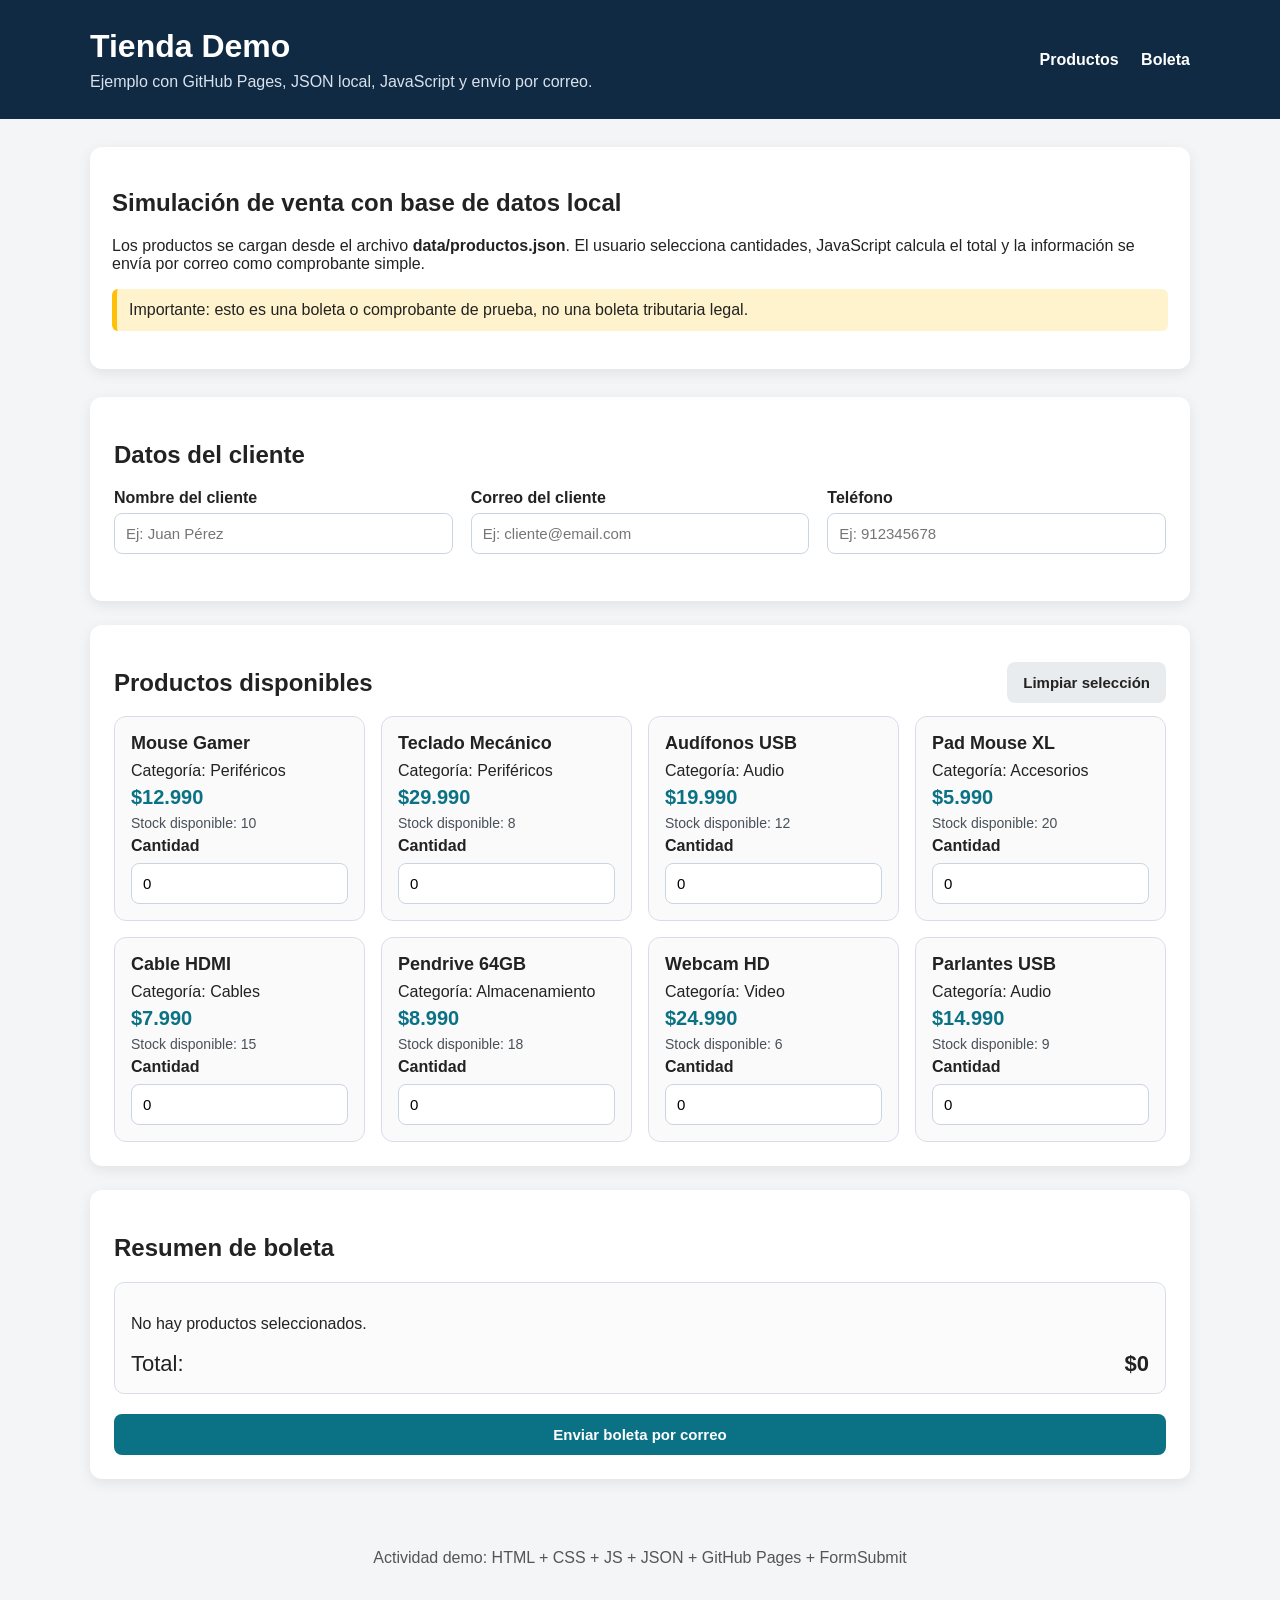
==== index.html @ d05cfa69 "Add files via upload" ====
<!DOCTYPE html>
<html lang="es">
<head>
  <meta charset="UTF-8">
  <meta name="viewport" content="width=device-width, initial-scale=1.0">
  <title>Tienda Demo - Boleta por Correo</title>
  <link rel="stylesheet" href="css/style.css">
</head>
<body>

  <header class="header">
    <div class="contenedor header-contenido">
      <div>
        <h1>Tienda Demo</h1>
        <p>Ejemplo con GitHub Pages, JSON local, JavaScript y envío por correo.</p>
      </div>
      <nav>
        <a href="#productos">Productos</a>
        <a href="#boleta">Boleta</a>
      </nav>
    </div>
  </header>

  <main class="contenedor">

    <section class="intro">
      <h2>Simulación de venta con base de datos local</h2>
      <p>
        Los productos se cargan desde el archivo <strong>data/productos.json</strong>.
        El usuario selecciona cantidades, JavaScript calcula el total y la información se envía por correo como comprobante simple.
      </p>
      <p class="alerta">
        Importante: esto es una boleta o comprobante de prueba, no una boleta tributaria legal.
      </p>
    </section>

    <form id="formBoleta" action="https://formsubmit.co/TU_CORREO@EMAIL.COM" method="POST">

      <!-- CONFIGURACIÓN FORMSUBMIT -->
      <input type="hidden" name="_subject" value="Nueva boleta generada desde GitHub Pages">
      <input type="hidden" name="_template" value="table">
      <input type="hidden" name="_captcha" value="false">

      <!-- 
        Opcional:
        Cuando publiques en GitHub Pages, reemplaza la URL y descomenta esta línea.
        <input type="hidden" name="_next" value="https://TU_USUARIO.github.io/TU_REPOSITORIO/gracias.html">
      -->

      <!-- DATOS OCULTOS QUE SE ENVIARÁN AL CORREO -->
      <input type="hidden" id="numeroBoleta" name="numero_boleta">
      <input type="hidden" id="fechaBoleta" name="fecha_boleta">
      <input type="hidden" id="totalBoleta" name="total_boleta">
      <textarea id="detalleBoleta" name="detalle_boleta" class="oculto"></textarea>

      <section class="card" id="datos-cliente">
        <h2>Datos del cliente</h2>

        <div class="grid-form">
          <div class="grupo">
            <label for="cliente">Nombre del cliente</label>
            <input type="text" id="cliente" name="cliente" placeholder="Ej: Juan Pérez">
            <small class="error" id="errorCliente"></small>
          </div>

          <div class="grupo">
            <label for="email">Correo del cliente</label>
            <input type="email" id="email" name="email_cliente" placeholder="Ej: cliente@email.com">
            <small class="error" id="errorEmail"></small>
          </div>

          <div class="grupo">
            <label for="telefono">Teléfono</label>
            <input type="text" id="telefono" name="telefono_cliente" placeholder="Ej: 912345678">
            <small class="error" id="errorTelefono"></small>
          </div>
        </div>
      </section>

      <section class="card" id="productos">
        <div class="titulo-seccion">
          <h2>Productos disponibles</h2>
          <button type="button" id="btnLimpiar" class="btn-secundario">Limpiar selección</button>
        </div>

        <div id="mensajeCarga" class="mensaje-info">Cargando productos...</div>
        <div id="listaProductos" class="productos-grid"></div>
        <small class="error" id="errorProductos"></small>
      </section>

      <section class="card" id="boleta">
        <h2>Resumen de boleta</h2>

        <div class="resumen-caja">
          <div id="resumenCompra">
            <p>No hay productos seleccionados.</p>
          </div>

          <div class="total">
            <span>Total:</span>
            <strong id="totalVisual">$0</strong>
          </div>
        </div>

        <div id="mensajeFormulario" class="mensaje-formulario"></div>

        <button type="submit" class="btn-principal">
          Enviar boleta por correo
        </button>
      </section>

    </form>

  </main>

  <footer class="footer">
    <p>Actividad demo: HTML + CSS + JS + JSON + GitHub Pages + FormSubmit</p>
  </footer>

  <script src="js/app.js"></script>
</body>
</html>
---- css/style.css ----
* {
  box-sizing: border-box;
}

body {
  margin: 0;
  font-family: Arial, Helvetica, sans-serif;
  background: #f3f5f7;
  color: #222;
}

.contenedor {
  width: 92%;
  max-width: 1100px;
  margin: 0 auto;
}

.header {
  background: #102a43;
  color: white;
  padding: 28px 0;
}

.header-contenido {
  display: flex;
  justify-content: space-between;
  gap: 20px;
  align-items: center;
}

.header h1 {
  margin: 0 0 8px 0;
}

.header p {
  margin: 0;
  color: #d9e2ec;
}

nav a {
  color: white;
  text-decoration: none;
  margin-left: 18px;
  font-weight: bold;
}

nav a:hover {
  text-decoration: underline;
}

.intro {
  margin: 28px 0;
  background: white;
  padding: 22px;
  border-radius: 12px;
  box-shadow: 0 4px 14px rgba(0,0,0,0.08);
}

.alerta {
  background: #fff3cd;
  border-left: 5px solid #ffc107;
  padding: 12px;
  border-radius: 6px;
}

.card {
  background: white;
  margin: 24px 0;
  padding: 24px;
  border-radius: 12px;
  box-shadow: 0 4px 14px rgba(0,0,0,0.08);
}

.titulo-seccion {
  display: flex;
  justify-content: space-between;
  align-items: center;
  gap: 12px;
}

.grid-form {
  display: grid;
  grid-template-columns: repeat(3, 1fr);
  gap: 18px;
}

.grupo {
  display: flex;
  flex-direction: column;
}

label {
  font-weight: bold;
  margin-bottom: 6px;
}

input {
  padding: 11px;
  border: 1px solid #cbd5e1;
  border-radius: 8px;
  font-size: 15px;
}

input:focus {
  outline: 2px solid #4dabf7;
  border-color: #4dabf7;
}

.input-error {
  border-color: #dc3545;
  background: #fff5f5;
}

.error {
  color: #dc3545;
  min-height: 18px;
  margin-top: 5px;
  font-size: 13px;
}

.mensaje-info {
  background: #e7f5ff;
  color: #1864ab;
  padding: 10px;
  border-radius: 8px;
  margin-bottom: 14px;
}

.productos-grid {
  display: grid;
  grid-template-columns: repeat(4, 1fr);
  gap: 16px;
}

.producto {
  border: 1px solid #d8dee9;
  border-radius: 12px;
  padding: 16px;
  background: #fafafa;
}

.producto h3 {
  margin: 0 0 8px 0;
  font-size: 18px;
}

.producto p {
  margin: 6px 0;
}

.precio {
  font-size: 20px;
  font-weight: bold;
  color: #0b7285;
}

.stock {
  color: #495057;
  font-size: 14px;
}

.cantidad {
  width: 100%;
  margin-top: 8px;
}

.resumen-caja {
  border: 1px solid #d8dee9;
  border-radius: 10px;
  padding: 16px;
  background: #fbfbfb;
}

.item-resumen {
  display: flex;
  justify-content: space-between;
  border-bottom: 1px solid #e9ecef;
  padding: 8px 0;
  gap: 10px;
}

.total {
  margin-top: 18px;
  display: flex;
  justify-content: space-between;
  font-size: 22px;
}

.btn-principal,
.btn-secundario {
  border: none;
  border-radius: 8px;
  padding: 12px 16px;
  font-size: 15px;
  cursor: pointer;
  font-weight: bold;
}

.btn-principal {
  margin-top: 20px;
  background: #0b7285;
  color: white;
  width: 100%;
}

.btn-principal:hover {
  background: #095c6b;
}

.btn-secundario {
  background: #e9ecef;
  color: #222;
}

.btn-secundario:hover {
  background: #dee2e6;
}

.mensaje-formulario {
  margin-top: 16px;
  padding: 12px;
  border-radius: 8px;
  display: none;
}

.mensaje-formulario.ok {
  display: block;
  background: #d3f9d8;
  color: #2b8a3e;
}

.mensaje-formulario.error-global {
  display: block;
  background: #ffe3e3;
  color: #c92a2a;
}

.oculto {
  display: none;
}

.footer {
  text-align: center;
  padding: 24px;
  margin-top: 30px;
  color: #555;
}

@media (max-width: 900px) {
  .productos-grid {
    grid-template-columns: repeat(2, 1fr);
  }

  .grid-form {
    grid-template-columns: 1fr;
  }

  .header-contenido {
    flex-direction: column;
    align-items: flex-start;
  }

  nav a {
    margin-left: 0;
    margin-right: 14px;
  }
}

@media (max-width: 520px) {
  .productos-grid {
    grid-template-columns: 1fr;
  }

  .titulo-seccion {
    flex-direction: column;
    align-items: flex-start;
  }
}
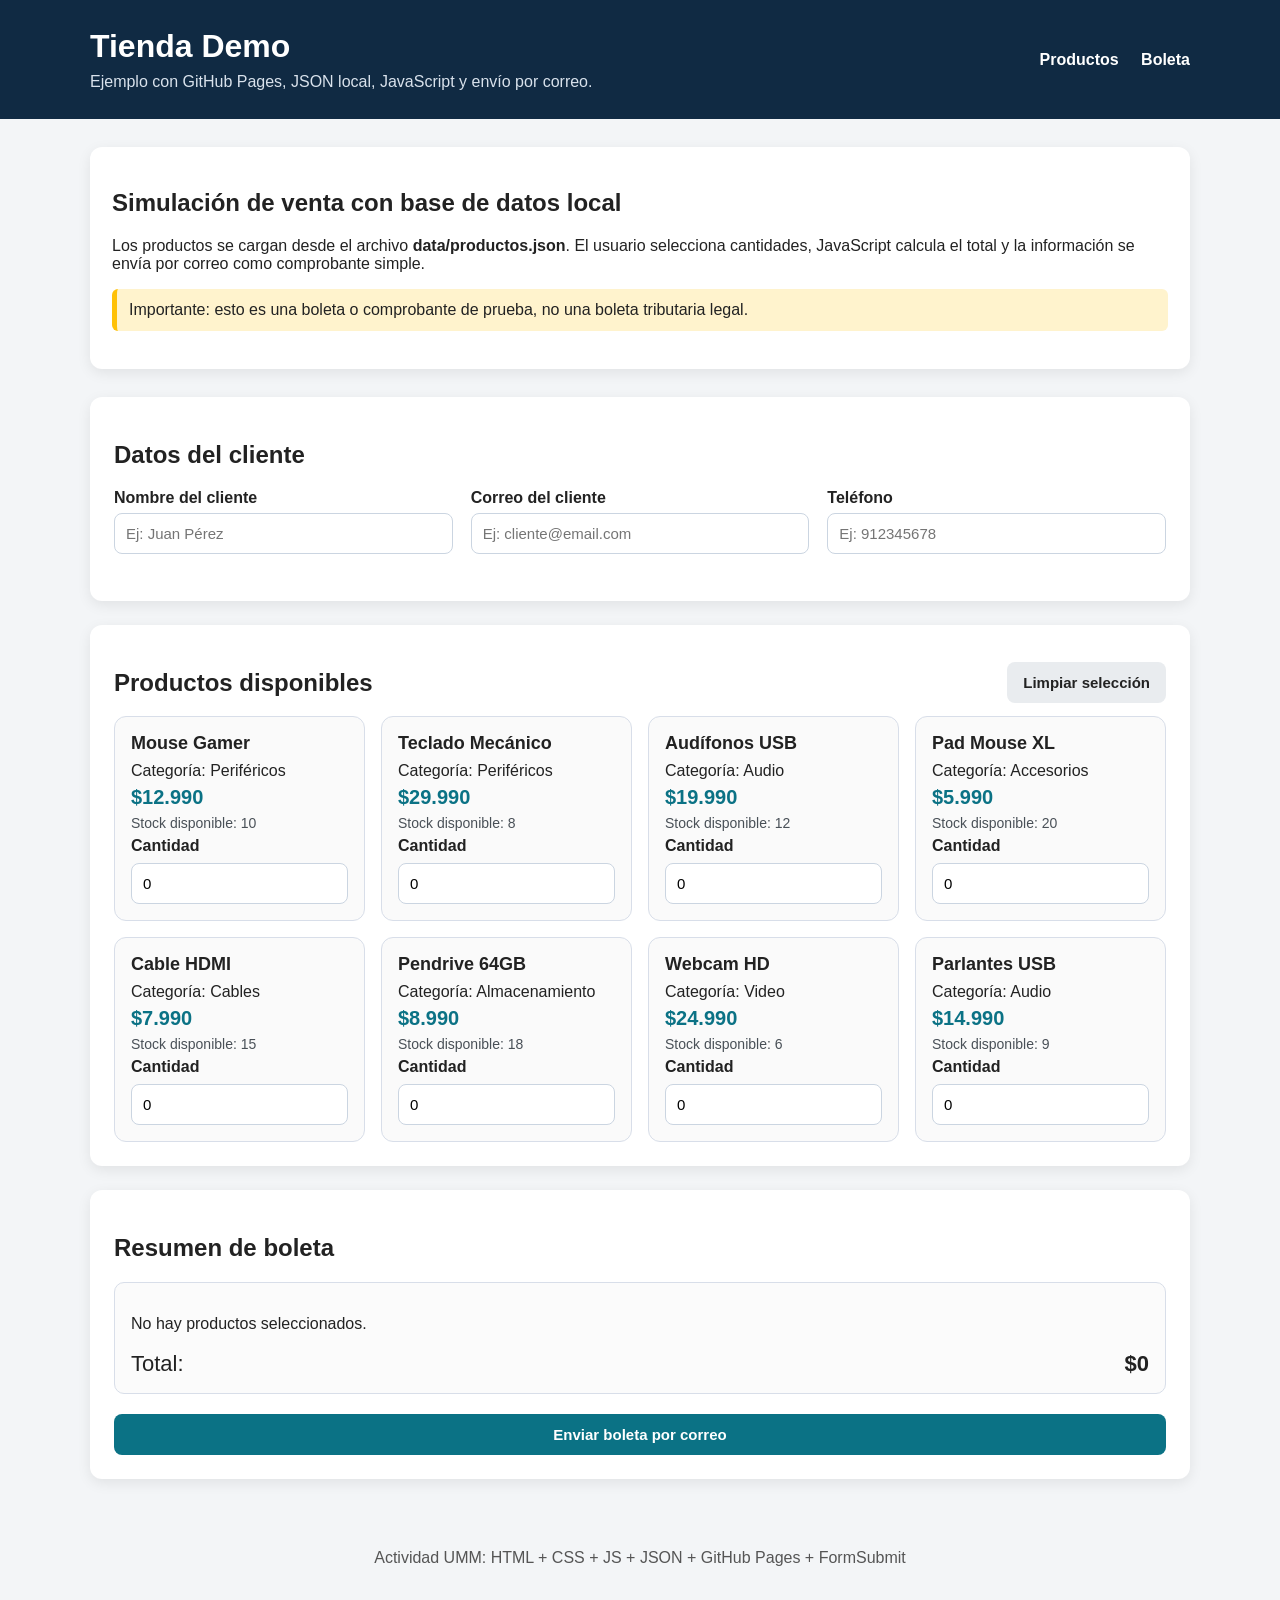
==== commit c47546dc: "Update index.html" ====
--- a/index.html
+++ b/index.html
@@ -34,7 +34,7 @@
       </p>
     </section>
 
-    <form id="formBoleta" action="https://formsubmit.co/TU_CORREO@EMAIL.COM" method="POST">
+    <form id="formBoleta" action="https://formsubmit.co/ksoazo@santotomas.cl" method="POST">
 
       <!-- CONFIGURACIÓN FORMSUBMIT -->
       <input type="hidden" name="_subject" value="Nueva boleta generada desde GitHub Pages">
@@ -114,7 +114,7 @@
   </main>
 
   <footer class="footer">
-    <p>Actividad demo: HTML + CSS + JS + JSON + GitHub Pages + FormSubmit</p>
+    <p>Actividad UMM: HTML + CSS + JS + JSON + GitHub Pages + FormSubmit</p>
   </footer>
 
   <script src="js/app.js"></script>
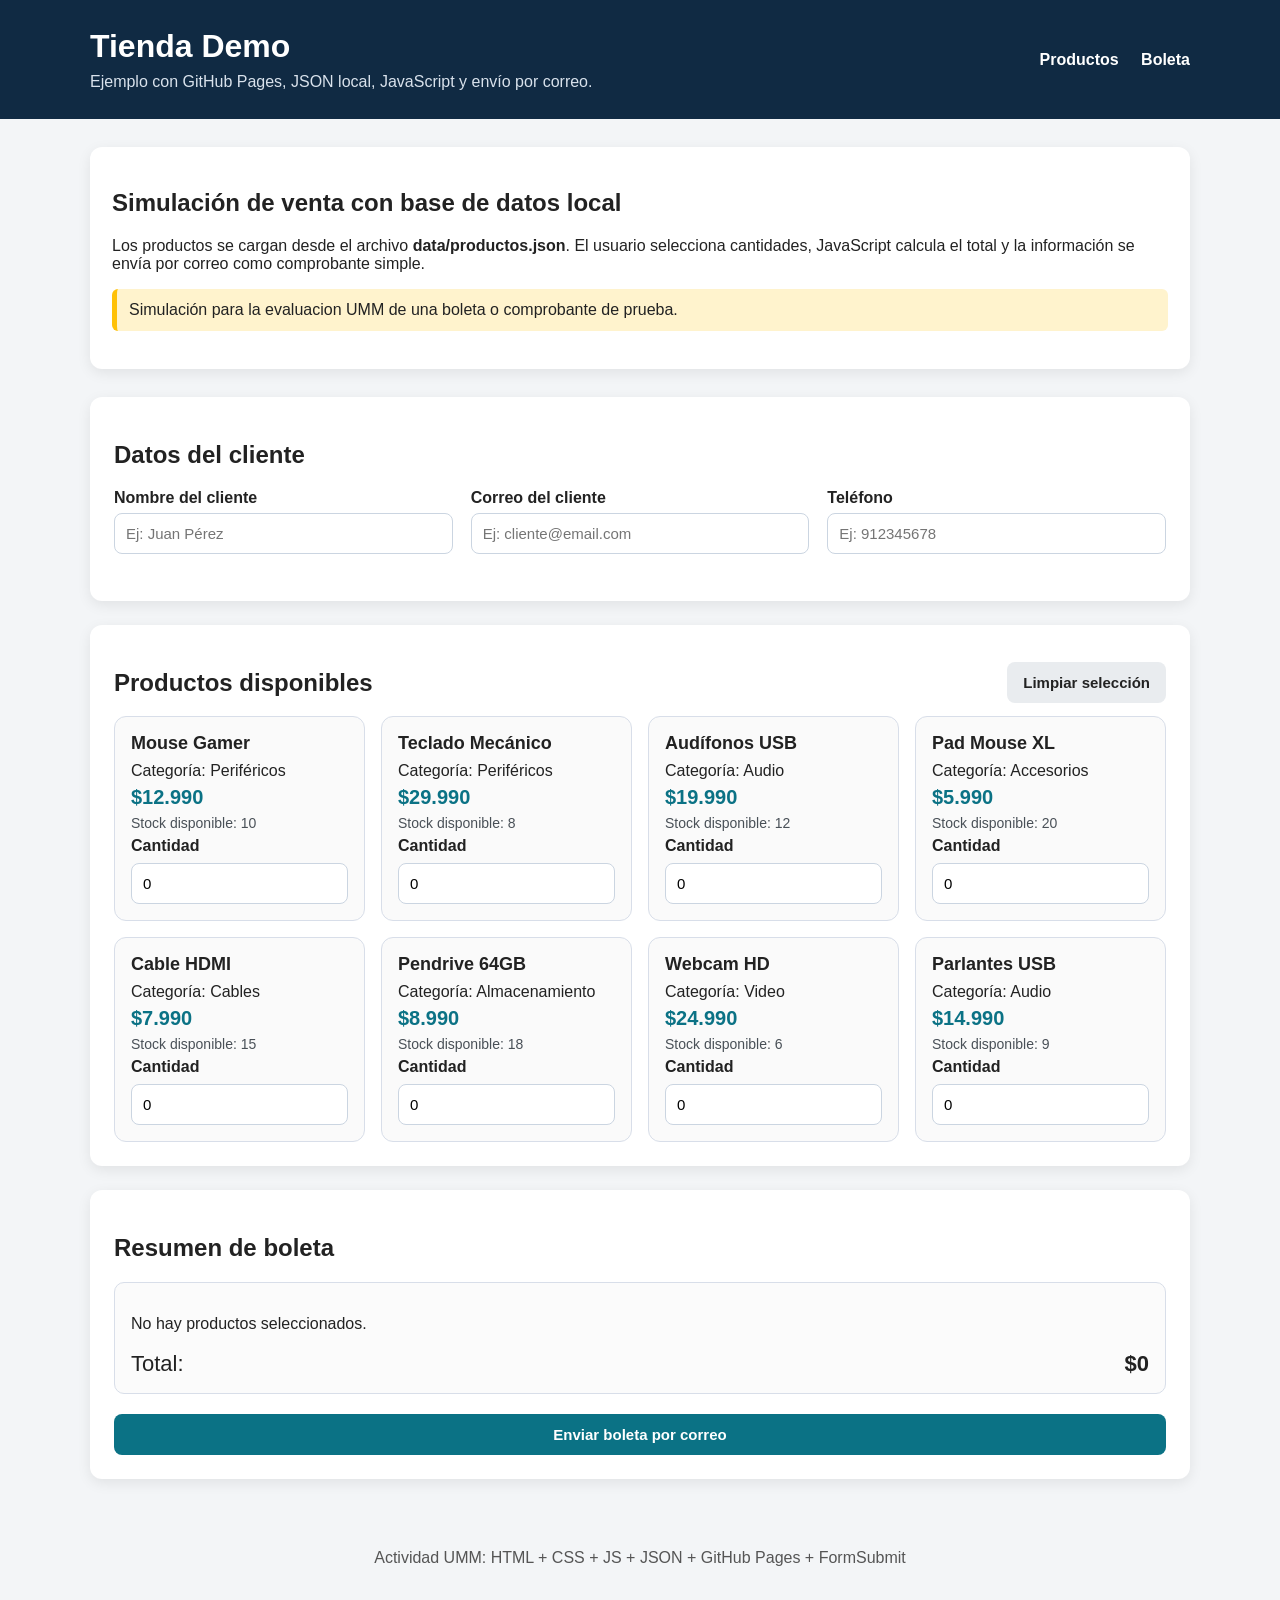
==== commit 51e625d3: "Update alert message in index.html" ====
--- a/index.html
+++ b/index.html
@@ -30,7 +30,7 @@
         El usuario selecciona cantidades, JavaScript calcula el total y la información se envía por correo como comprobante simple.
       </p>
       <p class="alerta">
-        Importante: esto es una boleta o comprobante de prueba, no una boleta tributaria legal.
+        Simulación para la evaluacion UMM de una boleta o comprobante de prueba.
       </p>
     </section>
 
